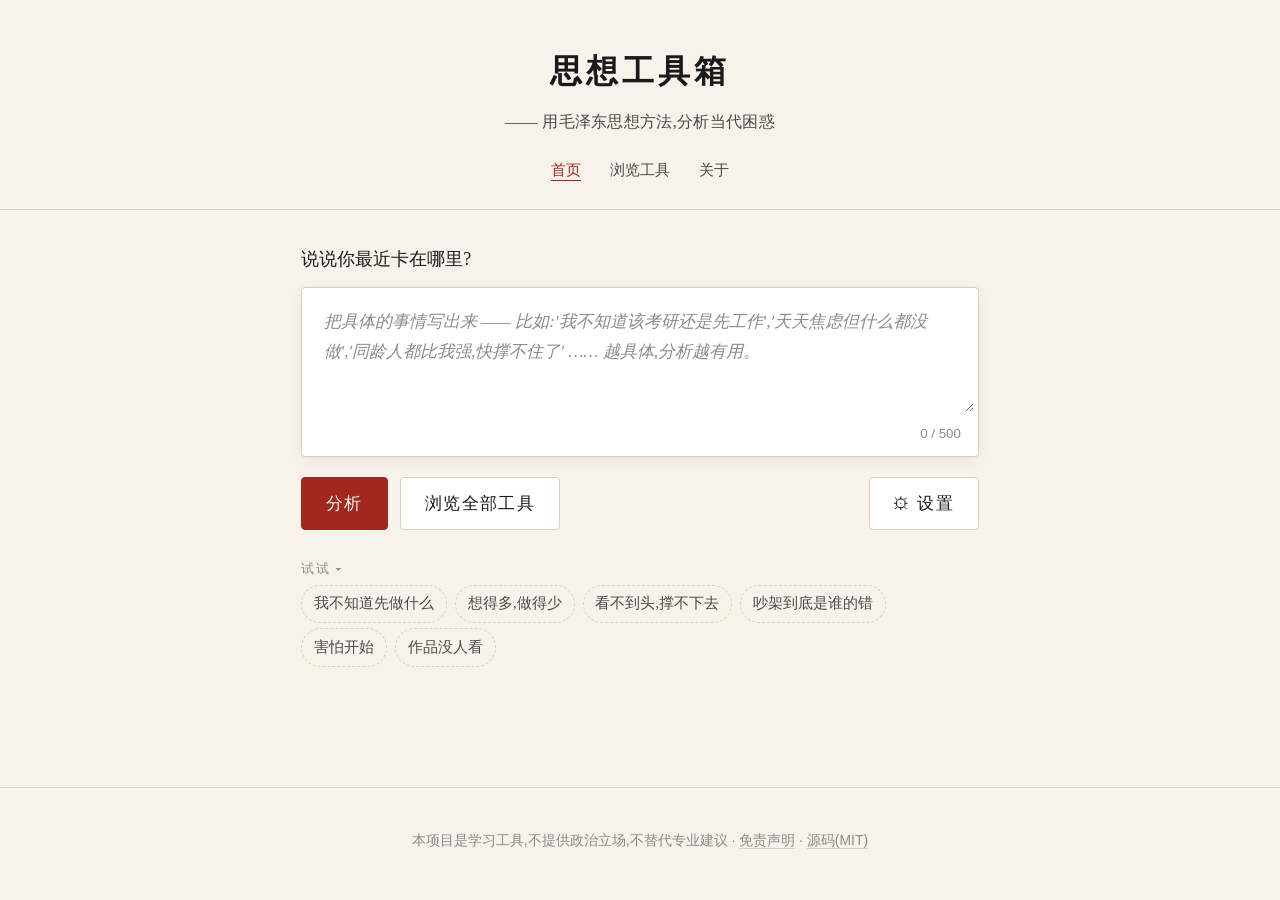
==== index.html @ 2cd4c043 "Step 1 complete: v3 skeleton + 47-article manifest seed" ====
<!doctype html>
<html lang="zh-CN">
<head>
  <meta charset="utf-8" />
  <meta name="viewport" content="width=device-width, initial-scale=1" />
  <title>思想工具箱 · 用毛泽东思想方法分析当代困惑</title>
  <meta name="description" content="把你的烦恼说给一套冷静的分析方法听 —— 矛盾论、实践论、实事求是的当代读法。" />
  <link rel="icon" type="image/svg+xml" href="assets/favicon.svg" />
  <link rel="stylesheet" href="styles.css" />
</head>
<body>
  <header class="site-header">
    <h1 class="site-title">思想工具箱</h1>
    <p class="site-subtitle">—— 用毛泽东思想方法,分析当代困惑</p>
    <nav class="site-nav">
      <a href="index.html" class="active">首页</a>
      <a href="browse.html">浏览工具</a>
      <a href="about.html">关于</a>
    </nav>
  </header>

  <main>
    <section id="input-section">
      <label for="user-input" class="prompt-label">说说你最近卡在哪里?</label>
      <div class="input-wrap">
        <textarea
          id="user-input"
          maxlength="500"
          placeholder="把具体的事情写出来 —— 比如:'我不知道该考研还是先工作','天天焦虑但什么都没做','同龄人都比我强,快撑不住了' …… 越具体,分析越有用。"
        ></textarea>
        <div class="char-counter"><span id="char-count">0</span> / 500</div>
      </div>

      <div class="button-row">
        <button id="analyze-btn" class="primary">分析</button>
        <a href="browse.html" class="btn">浏览全部工具</a>
        <button id="toggle-settings" class="btn" type="button" style="margin-left:auto">⚙ 设置</button>
      </div>

      <div class="examples">
        <div class="label">试试 ▾</div>
        <span class="example-chip" data-fill="我不知道该先做什么,事情一堆一堆的,每件都觉得重要">我不知道先做什么</span>
        <span class="example-chip" data-fill="天天焦虑但一直没有行动,想得多做得少,精神内耗">想得多,做得少</span>
        <span class="example-chip" data-fill="同龄人都比我强,感觉自己快撑不住了,看不到头">看不到头,撑不下去</span>
        <span class="example-chip" data-fill="最近和伴侣经常吵架,一点小事就争到底是谁错,关系很紧张">吵架到底是谁的错</span>
        <span class="example-chip" data-fill="我不太敢开始那件一直想做的事,总觉得自己做不到,怕失败">害怕开始</span>
        <span class="example-chip" data-fill="写了一年东西一直没人看,感觉是不是在闭门造车">作品没人看</span>
      </div>

      <div id="settings-panel" class="settings-panel hidden">
        <h3>AI 模式(可选)</h3>
        <p>默认关闭。启用后,会把你的输入发送给 Anthropic Claude 做个性化分析。<strong>API key 只存在浏览器本地,绝不上传到本站。</strong></p>
        <label class="ai-toggle">
          <input type="checkbox" id="ai-enabled" />
          启用 AI 个性化分析
        </label>
        <p style="margin-top:0.8rem">Anthropic API key(可选):</p>
        <input id="ai-apikey" type="password" placeholder="sk-ant-..." autocomplete="off" />
        <p style="font-size:0.8rem">
          Key 保存在 <code>localStorage</code> 中,仅发送至 <code>api.anthropic.com</code>。
          可随时清空。
          <button id="clear-key" class="btn" style="padding:0.25rem 0.7rem; font-size:0.8rem; margin-left:0.3rem">清空</button>
        </p>
      </div>
    </section>

    <section id="results" class="hidden" aria-live="polite"></section>
  </main>

  <footer class="site-footer">
    <p>
      本项目是学习工具,不提供政治立场,不替代专业建议 ·
      <a href="about.html">免责声明</a> ·
      <a href="https://github.com/">源码(MIT)</a>
    </p>
  </footer>

  <script src="js/matcher.js"></script>
  <script src="js/renderer.js"></script>
  <script src="js/ai-mode.js"></script>
  <script src="js/main.js"></script>
</body>
</html>
---- styles.css ----
/* ================================================================
   思想工具箱 · Thought Toolbox
   克制、书卷气、留白充足。米白 + 墨黑 + 朱红
================================================================ */

:root {
  --bg:            #f7f3ea;
  --bg-elevated:   #fbf8f0;
  --ink:           #1a1a1a;
  --ink-soft:      #4a4a4a;
  --ink-muted:     #8a8a8a;
  --rule:          #d9d2be;
  --rule-soft:     #e6dfc8;
  --accent:        #a0281e;
  --accent-soft:   #c14132;
  --card:          #ffffff;
  --shadow:        0 1px 2px rgba(26, 26, 26, 0.04), 0 4px 16px rgba(26, 26, 26, 0.05);
  --radius:        4px;
  --max-w:         720px;
  --font-serif:    "Noto Serif SC", "Source Han Serif SC", "Songti SC", "STSong", "SimSun", serif;
  --font-sans:     -apple-system, BlinkMacSystemFont, "PingFang SC", "Helvetica Neue", "Microsoft YaHei", sans-serif;
}

@media (prefers-color-scheme: dark) {
  :root {
    --bg:          #171513;
    --bg-elevated: #1e1c19;
    --ink:         #ebe4d2;
    --ink-soft:    #b8b1a0;
    --ink-muted:   #7a7567;
    --rule:        #2e2a23;
    --rule-soft:   #252219;
    --accent:      #d06b5f;
    --accent-soft: #b85447;
    --card:        #1e1c19;
    --shadow:      0 1px 2px rgba(0, 0, 0, 0.3), 0 4px 16px rgba(0, 0, 0, 0.2);
  }
}

* { box-sizing: border-box; }

html, body {
  margin: 0;
  padding: 0;
  background: var(--bg);
  color: var(--ink);
  font-family: var(--font-serif);
  font-size: 17px;
  line-height: 1.75;
  -webkit-font-smoothing: antialiased;
  -moz-osx-font-smoothing: grayscale;
  text-rendering: optimizeLegibility;
}

body {
  min-height: 100vh;
  display: flex;
  flex-direction: column;
}

/* ---- Layout ---- */

.site-header {
  padding: 2.5rem 1.25rem 1.5rem;
  text-align: center;
  border-bottom: 1px solid var(--rule);
}

.site-title {
  font-size: 1.9rem;
  font-weight: 600;
  letter-spacing: 0.12em;
  margin: 0 0 0.5rem 0;
}

.site-subtitle {
  font-size: 0.95rem;
  color: var(--ink-soft);
  margin: 0;
  font-family: var(--font-serif);
  letter-spacing: 0.02em;
}

.site-nav {
  margin-top: 1.25rem;
  font-size: 0.9rem;
}

.site-nav a {
  color: var(--ink-soft);
  text-decoration: none;
  margin: 0 0.75rem;
  border-bottom: 1px solid transparent;
  padding-bottom: 2px;
  transition: color 0.15s, border-color 0.15s;
}

.site-nav a:hover,
.site-nav a.active {
  color: var(--accent);
  border-bottom-color: var(--accent);
}

main {
  flex: 1 0 auto;
  max-width: var(--max-w);
  width: 100%;
  margin: 0 auto;
  padding: 2rem 1.25rem 4rem;
}

.site-footer {
  border-top: 1px solid var(--rule);
  padding: 1.5rem 1.25rem 2rem;
  text-align: center;
  font-size: 0.82rem;
  color: var(--ink-muted);
  font-family: var(--font-sans);
}

.site-footer a {
  color: var(--ink-muted);
  text-decoration: underline;
  text-decoration-color: var(--rule);
  text-underline-offset: 3px;
}

/* ---- Input form ---- */

.prompt-label {
  display: block;
  font-size: 1.05rem;
  color: var(--ink);
  margin-bottom: 0.65rem;
  font-weight: 500;
}

.input-wrap {
  background: var(--card);
  border: 1px solid var(--rule);
  border-radius: var(--radius);
  padding: 0.25rem;
  box-shadow: var(--shadow);
  transition: border-color 0.15s;
}

.input-wrap:focus-within {
  border-color: var(--accent);
}

textarea {
  width: 100%;
  border: none;
  background: transparent;
  color: var(--ink);
  font-family: var(--font-serif);
  font-size: 1rem;
  line-height: 1.75;
  padding: 0.9rem 1rem;
  resize: vertical;
  min-height: 120px;
  outline: none;
}

textarea::placeholder {
  color: var(--ink-muted);
  font-style: italic;
}

.char-counter {
  text-align: right;
  font-size: 0.78rem;
  color: var(--ink-muted);
  padding: 0 0.75rem 0.4rem;
  font-family: var(--font-sans);
}

.button-row {
  margin-top: 1.2rem;
  display: flex;
  gap: 0.75rem;
  flex-wrap: wrap;
}

button,
.btn {
  font-family: var(--font-serif);
  font-size: 0.98rem;
  letter-spacing: 0.08em;
  padding: 0.65rem 1.4rem;
  border-radius: var(--radius);
  cursor: pointer;
  border: 1px solid var(--rule);
  background: var(--card);
  color: var(--ink);
  text-decoration: none;
  display: inline-block;
  transition: all 0.15s;
}

button.primary,
.btn.primary {
  background: var(--accent);
  color: #fbf8f0;
  border-color: var(--accent);
}

button.primary:hover,
.btn.primary:hover {
  background: var(--accent-soft);
  border-color: var(--accent-soft);
}

button:hover,
.btn:hover {
  border-color: var(--accent);
  color: var(--accent);
}

button:disabled {
  opacity: 0.5;
  cursor: not-allowed;
}

/* ---- Examples ---- */

.examples {
  margin-top: 1.5rem;
  font-size: 0.88rem;
  color: var(--ink-muted);
  line-height: 2;
}

.examples .label {
  font-family: var(--font-sans);
  font-size: 0.78rem;
  letter-spacing: 0.1em;
  text-transform: uppercase;
  color: var(--ink-muted);
}

.example-chip {
  display: inline-block;
  margin: 0.15rem 0.25rem 0.15rem 0;
  padding: 0.2rem 0.7rem;
  border: 1px dashed var(--rule);
  border-radius: 999px;
  cursor: pointer;
  color: var(--ink-soft);
  transition: all 0.15s;
  font-size: 0.87rem;
}

.example-chip:hover {
  border-color: var(--accent);
  color: var(--accent);
  border-style: solid;
}

/* ---- Results ---- */

#results {
  margin-top: 3rem;
}

.results-header {
  font-size: 0.78rem;
  letter-spacing: 0.2em;
  text-transform: uppercase;
  color: var(--ink-muted);
  font-family: var(--font-sans);
  margin-bottom: 1rem;
  border-bottom: 1px solid var(--rule);
  padding-bottom: 0.5rem;
}

.result-card {
  background: var(--card);
  border: 1px solid var(--rule);
  border-radius: var(--radius);
  padding: 1.75rem 1.5rem;
  margin-bottom: 1.5rem;
  box-shadow: var(--shadow);
}

.result-card .card-title {
  font-size: 1.5rem;
  font-weight: 600;
  margin: 0 0 0.35rem 0;
  color: var(--ink);
  letter-spacing: 0.04em;
}

.result-card .card-source {
  font-size: 0.88rem;
  color: var(--ink-muted);
  margin-bottom: 1.25rem;
  font-style: italic;
}

.section {
  margin: 1.4rem 0;
}

.section-label {
  font-size: 0.78rem;
  font-family: var(--font-sans);
  letter-spacing: 0.2em;
  text-transform: uppercase;
  color: var(--accent);
  margin-bottom: 0.55rem;
  display: flex;
  align-items: center;
  gap: 0.5rem;
}

.section-label::before {
  content: "▎";
  color: var(--accent);
  font-size: 1rem;
}

.one-liner {
  font-size: 1.08rem;
  color: var(--ink);
  line-height: 1.8;
}

/* Quote block: left accent rule, serif, slightly larger */
.excerpt {
  border-left: 3px solid var(--accent);
  padding: 0.25rem 0 0.25rem 1.25rem;
  margin: 0.5rem 0 1rem;
  font-size: 1.08rem;
  line-height: 1.85;
  color: var(--ink);
}

.excerpt-cite {
  display: block;
  font-size: 0.85rem;
  color: var(--ink-muted);
  margin-top: 0.4rem;
  font-style: italic;
}

.excerpt-cite a {
  color: var(--accent);
  text-decoration: none;
  border-bottom: 1px dotted var(--accent);
}

.excerpt-cite a:hover {
  color: var(--accent-soft);
}

.story-title {
  font-weight: 600;
  color: var(--ink);
  margin-bottom: 0.3rem;
}

.story-body {
  color: var(--ink-soft);
  line-height: 1.85;
}

.action-list {
  list-style: none;
  padding: 0;
  margin: 0.5rem 0;
}

.action-list li {
  display: flex;
  align-items: flex-start;
  gap: 0.6rem;
  padding: 0.45rem 0;
  line-height: 1.7;
  border-bottom: 1px dashed var(--rule-soft);
}

.action-list li:last-child {
  border-bottom: none;
}

.action-list input[type="checkbox"] {
  flex-shrink: 0;
  margin-top: 0.55rem;
  accent-color: var(--accent);
  cursor: pointer;
  width: 1rem;
  height: 1rem;
}

.action-list label {
  cursor: pointer;
  flex: 1;
}

.action-list input:checked + label {
  color: var(--ink-muted);
  text-decoration: line-through;
  text-decoration-color: var(--ink-muted);
}

.reading-list {
  padding-left: 1.2rem;
  margin: 0.4rem 0;
  color: var(--ink-soft);
}

.reading-list li {
  padding: 0.15rem 0;
}

.reading-list a {
  color: var(--accent);
  text-decoration: none;
  border-bottom: 1px dotted var(--accent);
}

.reading-list a:hover { color: var(--accent-soft); }

.caveat {
  margin-top: 1rem;
  padding: 0.9rem 1.1rem;
  background: var(--bg-elevated);
  border: 1px solid var(--rule-soft);
  border-radius: var(--radius);
  font-size: 0.94rem;
  color: var(--ink-soft);
  line-height: 1.7;
}

/* ---- Fallback / empty states ---- */

.empty-state {
  text-align: center;
  padding: 3rem 1rem;
  color: var(--ink-muted);
}

.empty-state .big {
  font-size: 1.15rem;
  color: var(--ink-soft);
  margin-bottom: 0.75rem;
}

/* ---- Browse page ---- */

.browse-grid {
  display: grid;
  grid-template-columns: 1fr;
  gap: 1rem;
  margin-top: 1.5rem;
}

@media (min-width: 640px) {
  .browse-grid { grid-template-columns: 1fr 1fr; }
}

.browse-card {
  display: block;
  background: var(--card);
  border: 1px solid var(--rule);
  border-radius: var(--radius);
  padding: 1.25rem 1.2rem;
  text-decoration: none;
  color: var(--ink);
  transition: border-color 0.15s, transform 0.15s;
}

.browse-card:hover {
  border-color: var(--accent);
  transform: translateY(-1px);
}

.browse-card h3 {
  margin: 0 0 0.3rem 0;
  font-size: 1.18rem;
  color: var(--ink);
}

.browse-card .src {
  font-size: 0.82rem;
  color: var(--ink-muted);
  font-style: italic;
  margin-bottom: 0.6rem;
}

.browse-card .tags {
  margin-top: 0.6rem;
}

.browse-card .tag {
  display: inline-block;
  font-size: 0.74rem;
  padding: 0.1rem 0.55rem;
  margin: 0.15rem 0.2rem 0 0;
  border-radius: 999px;
  background: var(--bg-elevated);
  color: var(--ink-soft);
  font-family: var(--font-sans);
}

/* ---- About page ---- */

.prose h2 {
  font-size: 1.35rem;
  margin-top: 2rem;
  color: var(--ink);
  border-bottom: 1px solid var(--rule);
  padding-bottom: 0.35rem;
}

.prose p { color: var(--ink); line-height: 1.9; }

.prose .disclaimer {
  padding: 1.2rem 1.4rem;
  background: var(--bg-elevated);
  border-left: 3px solid var(--accent);
  border-radius: var(--radius);
  margin: 1.5rem 0;
  color: var(--ink-soft);
}

/* ---- Settings (AI mode) ---- */

.settings-panel {
  margin-top: 2rem;
  padding: 1.25rem;
  border: 1px dashed var(--rule);
  border-radius: var(--radius);
}

.settings-panel h3 {
  margin: 0 0 0.5rem 0;
  font-size: 1rem;
  color: var(--ink);
}

.settings-panel p {
  font-size: 0.9rem;
  color: var(--ink-soft);
  margin: 0.4rem 0;
}

.settings-panel input[type="password"] {
  width: 100%;
  padding: 0.55rem 0.75rem;
  border: 1px solid var(--rule);
  border-radius: var(--radius);
  font-family: var(--font-sans);
  font-size: 0.88rem;
  background: var(--card);
  color: var(--ink);
  margin: 0.4rem 0 0.8rem;
}

.settings-panel input[type="password"]:focus {
  outline: none;
  border-color: var(--accent);
}

.ai-toggle {
  display: flex;
  align-items: center;
  gap: 0.5rem;
  font-family: var(--font-sans);
  font-size: 0.88rem;
  color: var(--ink-soft);
  cursor: pointer;
}

/* ---- Utility ---- */

.hidden { display: none !important; }

.loading {
  text-align: center;
  padding: 2rem;
  color: var(--ink-muted);
  font-style: italic;
}

/* ---- Mobile tweaks ---- */

@media (max-width: 480px) {
  html, body { font-size: 16px; }
  .site-title { font-size: 1.55rem; }
  main { padding: 1.25rem 0.9rem 3rem; }
  .result-card { padding: 1.25rem 1.1rem; }
  .result-card .card-title { font-size: 1.3rem; }
  .excerpt { padding-left: 1rem; }
  .site-nav a { margin: 0 0.4rem; }
}
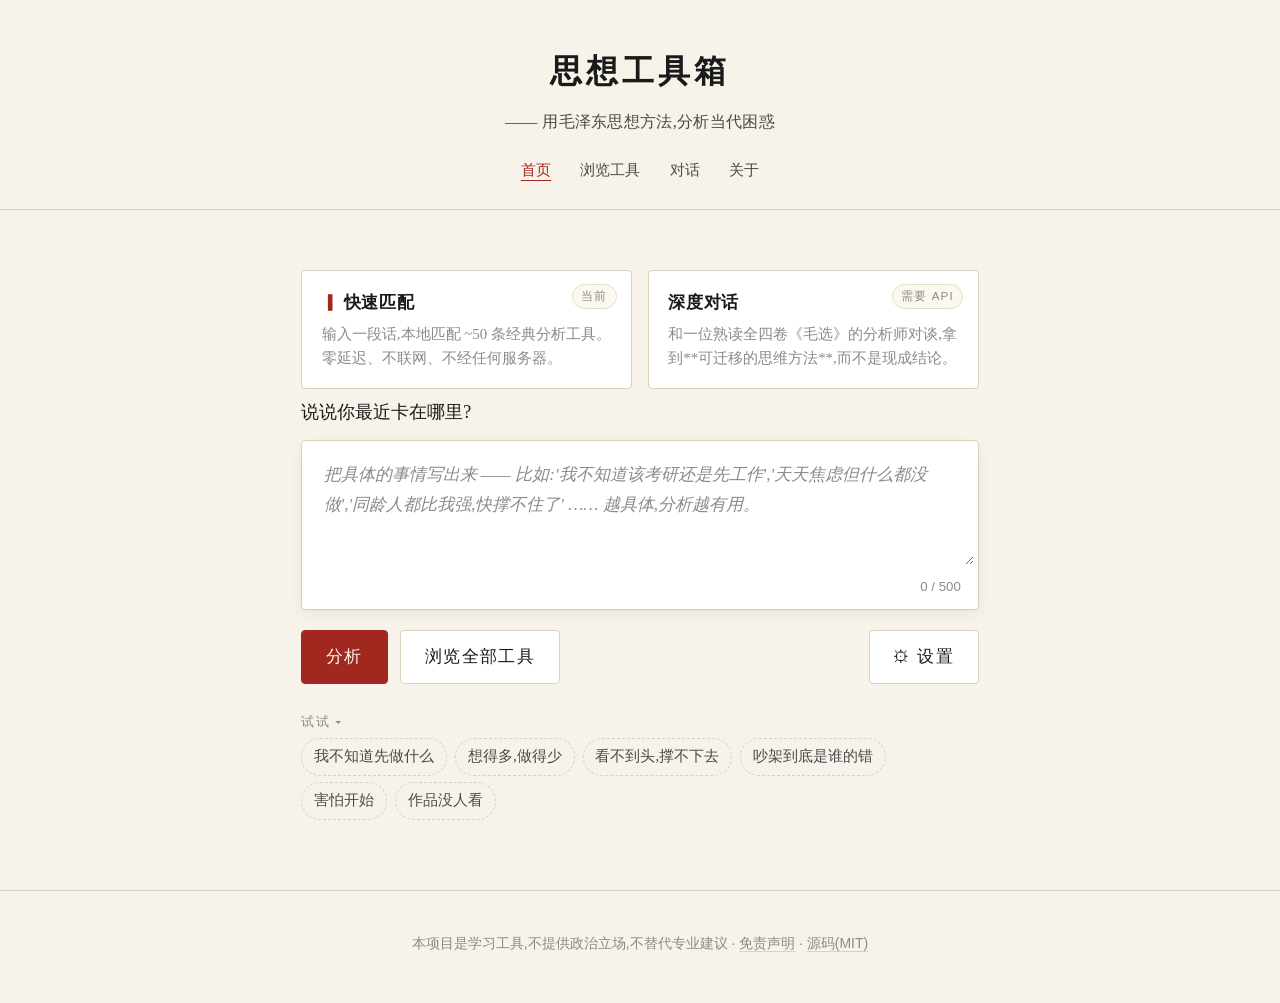
==== commit efb44643: "Step 6: chat.html frontend (SSE streaming, citation popovers, article modal) New page chat.html at s" ====
--- a/index.html
+++ b/index.html
@@ -15,11 +15,25 @@
     <nav class="site-nav">
       <a href="index.html" class="active">首页</a>
       <a href="browse.html">浏览工具</a>
+      <a href="chat.html">对话</a>
       <a href="about.html">关于</a>
     </nav>
   </header>
 
   <main>
+    <section id="mode-picker" class="entry-modes" aria-label="选择模式">
+      <a href="#input-section" class="entry-mode active-mode" aria-current="page">
+        <span class="em-badge">当前</span>
+        <p class="em-title">快速匹配</p>
+        <p class="em-desc">输入一段话,本地匹配 ~50 条经典分析工具。零延迟、不联网、不经任何服务器。</p>
+      </a>
+      <a href="chat.html" class="entry-mode">
+        <span class="em-badge">需要 API</span>
+        <p class="em-title">深度对话</p>
+        <p class="em-desc">和一位熟读全四卷《毛选》的分析师对谈,拿到**可迁移的思维方法**,而不是现成结论。</p>
+      </a>
+    </section>
+
     <section id="input-section">
       <label for="user-input" class="prompt-label">说说你最近卡在哪里?</label>
       <div class="input-wrap">
--- a/styles.css
+++ b/styles.css
@@ -595,3 +595,456 @@
   .excerpt { padding-left: 1rem; }
   .site-nav a { margin: 0 0.4rem; }
 }
+
+/* =================================================================
+   Chat mode (chat.html) — conversational UI, streaming, citations
+================================================================= */
+
+.chat-body {
+  /* Reserve space for sticky input dock so last message is not hidden */
+  --chat-input-dock-h: 140px;
+}
+
+.chat-header { padding: 2rem 1.25rem 1.25rem; }
+.chat-footer { padding: 1rem 1.25rem 1.25rem; }
+
+.chat-main {
+  max-width: var(--max-w);
+  width: 100%;
+  margin: 0 auto;
+  padding: 1.5rem 1.25rem 0;
+  padding-bottom: var(--chat-input-dock-h);
+}
+
+.chat-stream {
+  display: flex;
+  flex-direction: column;
+  gap: 2rem;
+}
+
+/* Welcome / empty state */
+.chat-welcome {
+  padding: 2rem 0 1rem;
+  text-align: left;
+  color: var(--ink-soft);
+}
+.chat-welcome .big {
+  font-size: 1.25rem;
+  color: var(--ink);
+  font-weight: 500;
+  margin: 0 0 0.6rem;
+  letter-spacing: 0.03em;
+}
+.chat-welcome p { margin: 0 0 0.8rem; line-height: 1.85; }
+.chat-welcome-note {
+  font-size: 0.92rem;
+  color: var(--ink-muted);
+  padding: 0.65rem 0.9rem;
+  border-left: 3px solid var(--rule);
+  background: var(--bg-elevated);
+  border-radius: 0 var(--radius) var(--radius) 0;
+}
+.chat-examples {
+  margin-top: 1.25rem;
+  line-height: 2;
+}
+
+/* Message turns */
+.chat-turn { display: flex; flex-direction: column; gap: 0.35rem; }
+.chat-role {
+  font-family: var(--font-sans);
+  font-size: 0.72rem;
+  letter-spacing: 0.22em;
+  text-transform: uppercase;
+  color: var(--ink-muted);
+}
+.chat-turn-user .chat-role { color: var(--ink-soft); }
+.chat-turn-assistant .chat-role { color: var(--accent); }
+
+.chat-body-user {
+  font-size: 1.05rem;
+  line-height: 1.8;
+  padding: 0.9rem 1.2rem;
+  background: var(--card);
+  border: 1px solid var(--rule);
+  border-radius: var(--radius);
+  white-space: pre-wrap;
+  word-break: break-word;
+}
+
+.chat-body-assistant {
+  font-size: 1rem;
+  line-height: 1.85;
+  color: var(--ink);
+  white-space: pre-wrap;
+  word-break: break-word;
+}
+.chat-body-assistant p { margin: 0.8rem 0; }
+.chat-body-assistant h2,
+.chat-body-assistant h3,
+.chat-body-assistant h4 {
+  margin: 1.4rem 0 0.5rem;
+  font-weight: 600;
+  letter-spacing: 0.03em;
+  color: var(--ink);
+}
+.chat-body-assistant h2 { font-size: 1.2rem; }
+.chat-body-assistant h3 { font-size: 1.08rem; }
+.chat-body-assistant h4 { font-size: 1rem; color: var(--ink-soft); }
+.chat-body-assistant blockquote {
+  margin: 0.7rem 0;
+  padding: 0.15rem 0 0.15rem 1.1rem;
+  border-left: 3px solid var(--accent);
+  color: var(--ink);
+  font-size: 0.98rem;
+}
+.chat-body-assistant blockquote p { margin: 0.35rem 0; }
+.chat-body-assistant hr {
+  border: none;
+  border-top: 1px solid var(--rule);
+  margin: 1.4rem 0;
+}
+.chat-body-assistant ul,
+.chat-body-assistant ol {
+  padding-left: 1.4rem;
+  margin: 0.6rem 0;
+}
+.chat-body-assistant li { margin: 0.2rem 0; line-height: 1.75; }
+.chat-body-assistant table {
+  border-collapse: collapse;
+  margin: 0.8rem 0;
+  width: 100%;
+  font-size: 0.95rem;
+}
+.chat-body-assistant th,
+.chat-body-assistant td {
+  padding: 0.45rem 0.75rem;
+  border: 1px solid var(--rule-soft);
+  text-align: left;
+  vertical-align: top;
+}
+.chat-body-assistant th {
+  background: var(--bg-elevated);
+  font-weight: 600;
+  font-family: var(--font-sans);
+  font-size: 0.85rem;
+  letter-spacing: 0.05em;
+}
+.chat-body-assistant strong { font-weight: 600; color: var(--ink); }
+.chat-body-assistant a {
+  color: var(--accent);
+  text-decoration: none;
+  border-bottom: 1px dotted var(--accent);
+}
+.chat-body-assistant a:hover { color: var(--accent-soft); }
+
+/* Streaming cursor */
+.chat-cursor {
+  display: inline-block;
+  width: 0.55em;
+  height: 1.1em;
+  background: var(--accent);
+  margin-left: 1px;
+  vertical-align: text-bottom;
+  animation: chat-cursor-blink 1s steps(2, end) infinite;
+  opacity: 0.8;
+}
+@keyframes chat-cursor-blink { 50% { opacity: 0; } }
+
+/* Retrieved-articles row */
+.chat-sources {
+  display: flex;
+  flex-wrap: wrap;
+  gap: 0.4rem;
+  align-items: baseline;
+  font-size: 0.85rem;
+  padding: 0.2rem 0 0.1rem;
+  color: var(--ink-muted);
+  font-family: var(--font-sans);
+}
+.chat-sources-label {
+  font-size: 0.72rem;
+  letter-spacing: 0.18em;
+  text-transform: uppercase;
+  color: var(--ink-muted);
+}
+.chat-source-chip {
+  font-family: var(--font-serif);
+  font-size: 0.88rem;
+  letter-spacing: 0.01em;
+  padding: 0.1rem 0.6rem;
+  border: 1px solid var(--rule);
+  border-radius: 999px;
+  background: var(--bg-elevated);
+  color: var(--ink-soft);
+  cursor: pointer;
+  transition: all 0.15s;
+}
+.chat-source-chip:hover {
+  border-color: var(--accent);
+  color: var(--accent);
+}
+
+/* Inline citations — 《文章名》 */
+.chat-body-assistant .cite {
+  /* plain fallback when not matched to retrieved set */
+}
+.chat-body-assistant .cite-plain { color: var(--ink); }
+.chat-body-assistant .cite-active {
+  color: var(--accent);
+  cursor: pointer;
+  border-bottom: 1px dotted var(--accent);
+  transition: color 0.15s, border-color 0.15s;
+}
+.chat-body-assistant .cite-active:hover {
+  color: var(--accent-soft);
+  border-bottom-color: var(--accent-soft);
+}
+
+/* Citation popover */
+.citation-popover {
+  position: absolute;
+  z-index: 40;
+  max-width: min(420px, calc(100vw - 32px));
+  background: var(--card);
+  border: 1px solid var(--rule);
+  border-radius: var(--radius);
+  box-shadow: var(--shadow);
+  padding: 0.9rem 1rem;
+  font-size: 0.92rem;
+  line-height: 1.7;
+}
+.citation-passage { margin-bottom: 0.75rem; }
+.citation-passage:last-child { margin-bottom: 0; }
+.citation-section {
+  font-family: var(--font-sans);
+  font-size: 0.72rem;
+  letter-spacing: 0.1em;
+  text-transform: uppercase;
+  color: var(--accent);
+  margin-bottom: 0.3rem;
+}
+.citation-text { color: var(--ink-soft); font-size: 0.92rem; line-height: 1.75; }
+.citation-popover-link {
+  display: inline-block;
+  margin-top: 0.4rem;
+  font-size: 0.85rem;
+  color: var(--accent);
+  text-decoration: none;
+  border-bottom: 1px dotted var(--accent);
+  font-family: var(--font-serif);
+}
+.citation-popover-link:hover { color: var(--accent-soft); }
+
+/* Sticky input dock */
+.chat-input-dock {
+  position: fixed;
+  bottom: 0;
+  left: 0;
+  right: 0;
+  background: linear-gradient(to bottom, rgba(247, 243, 234, 0), var(--bg) 30%);
+  padding: 1.5rem 1.25rem 1.25rem;
+  z-index: 20;
+}
+.chat-input-wrap {
+  max-width: var(--max-w);
+  margin: 0 auto;
+  background: var(--card);
+  border: 1px solid var(--rule);
+  border-radius: var(--radius);
+  padding: 0.35rem 0.5rem 0.5rem;
+  box-shadow: var(--shadow);
+  transition: border-color 0.15s;
+}
+.chat-input-wrap:focus-within { border-color: var(--accent); }
+.chat-input-wrap textarea {
+  width: 100%;
+  border: none;
+  background: transparent;
+  color: var(--ink);
+  font-family: var(--font-serif);
+  font-size: 1rem;
+  line-height: 1.6;
+  padding: 0.55rem 0.65rem 0.35rem;
+  resize: none;
+  outline: none;
+  min-height: 2.8rem;
+  max-height: 12rem;
+}
+.chat-input-wrap textarea::placeholder {
+  color: var(--ink-muted);
+  font-style: italic;
+}
+.chat-input-actions {
+  display: flex;
+  align-items: center;
+  justify-content: space-between;
+  padding: 0 0.2rem;
+}
+.chat-hint {
+  font-family: var(--font-sans);
+  font-size: 0.76rem;
+  color: var(--ink-muted);
+  letter-spacing: 0.04em;
+}
+
+/* Article modal */
+.article-modal {
+  position: fixed;
+  inset: 0;
+  background: rgba(26, 26, 26, 0.45);
+  display: flex;
+  align-items: center;
+  justify-content: center;
+  z-index: 50;
+  padding: 1.5rem 1rem;
+}
+.article-modal-card {
+  position: relative;
+  background: var(--card);
+  max-width: 760px;
+  width: 100%;
+  max-height: 90vh;
+  border-radius: var(--radius);
+  box-shadow: var(--shadow);
+  display: flex;
+  flex-direction: column;
+}
+.article-modal-close {
+  position: absolute;
+  top: 0.5rem;
+  right: 0.5rem;
+  font-size: 1rem;
+  padding: 0.2rem 0.6rem;
+  border: 1px solid transparent;
+  background: transparent;
+  color: var(--ink-muted);
+  border-radius: var(--radius);
+  z-index: 2;
+  letter-spacing: 0;
+}
+.article-modal-close:hover {
+  color: var(--accent);
+  border-color: var(--rule);
+}
+.article-modal-content {
+  overflow-y: auto;
+  padding: 2rem 2rem 2.5rem;
+  font-size: 1rem;
+  line-height: 1.85;
+  color: var(--ink);
+}
+.article-modal-content h1.article-title {
+  font-size: 1.6rem;
+  margin: 0 0 0.3rem;
+  letter-spacing: 0.04em;
+}
+.article-modal-content p.article-meta {
+  color: var(--ink-muted);
+  font-style: italic;
+  margin: 0 0 1.25rem;
+  font-size: 0.9rem;
+  border-bottom: 1px solid var(--rule);
+  padding-bottom: 0.8rem;
+}
+.article-modal-content p { margin: 0.8rem 0; }
+.article-modal-content h2,
+.article-modal-content h3,
+.article-modal-content h4 {
+  margin: 1.5rem 0 0.5rem;
+  font-weight: 600;
+}
+.article-modal-content h2 { font-size: 1.25rem; }
+.article-modal-content h3 { font-size: 1.1rem; }
+.article-modal-content h4 { font-size: 1rem; color: var(--ink-soft); }
+.article-modal-content blockquote {
+  margin: 0.8rem 0;
+  padding: 0.25rem 0 0.25rem 1.1rem;
+  border-left: 3px solid var(--accent);
+  color: var(--ink-soft);
+  font-size: 0.96rem;
+}
+.article-modal-content hr {
+  border: none;
+  border-top: 1px solid var(--rule);
+  margin: 1.6rem 0;
+}
+.article-modal-content a {
+  color: var(--accent);
+  text-decoration: none;
+  border-bottom: 1px dotted var(--accent);
+}
+
+body.modal-open { overflow: hidden; }
+
+/* Dual-entry card on index (added by Step 6 modification) */
+.entry-modes {
+  display: grid;
+  grid-template-columns: 1fr;
+  gap: 0.9rem;
+  margin: 1.5rem 0 0.5rem;
+}
+@media (min-width: 640px) {
+  .entry-modes { grid-template-columns: 1fr 1fr; }
+}
+.entry-mode {
+  display: block;
+  background: var(--card);
+  border: 1px solid var(--rule);
+  border-radius: var(--radius);
+  padding: 1rem 1.15rem;
+  text-decoration: none;
+  color: var(--ink);
+  transition: border-color 0.15s, transform 0.15s;
+  position: relative;
+}
+.entry-mode:hover {
+  border-color: var(--accent);
+  transform: translateY(-1px);
+}
+.entry-mode .em-title {
+  font-size: 1.02rem;
+  font-weight: 600;
+  letter-spacing: 0.04em;
+  margin: 0 0 0.2rem;
+  color: var(--ink);
+}
+.entry-mode .em-desc {
+  font-size: 0.88rem;
+  color: var(--ink-muted);
+  margin: 0;
+  line-height: 1.65;
+}
+.entry-mode .em-badge {
+  position: absolute;
+  top: 0.75rem;
+  right: 0.85rem;
+  font-family: var(--font-sans);
+  font-size: 0.68rem;
+  letter-spacing: 0.1em;
+  text-transform: uppercase;
+  padding: 0.1rem 0.5rem;
+  border-radius: 999px;
+  background: var(--bg-elevated);
+  color: var(--ink-muted);
+  border: 1px solid var(--rule-soft);
+}
+.entry-mode.active-mode .em-title::before {
+  content: "▎";
+  color: var(--accent);
+  margin-right: 0.25rem;
+}
+
+/* Chat mobile tweaks */
+@media (max-width: 480px) {
+  .chat-body { --chat-input-dock-h: 120px; }
+  .chat-main { padding: 1rem 0.9rem 0; padding-bottom: var(--chat-input-dock-h); }
+  .chat-stream { gap: 1.5rem; }
+  .chat-input-dock { padding: 1rem 0.9rem 0.8rem; }
+  .chat-body-user, .chat-body-assistant { font-size: 0.98rem; }
+  .chat-body-assistant h2 { font-size: 1.1rem; }
+  .chat-body-assistant h3 { font-size: 1rem; }
+  .article-modal-content { padding: 1.5rem 1.25rem 2rem; }
+  .article-modal-content h1.article-title { font-size: 1.35rem; }
+  .citation-popover { font-size: 0.88rem; padding: 0.75rem 0.85rem; }
+}
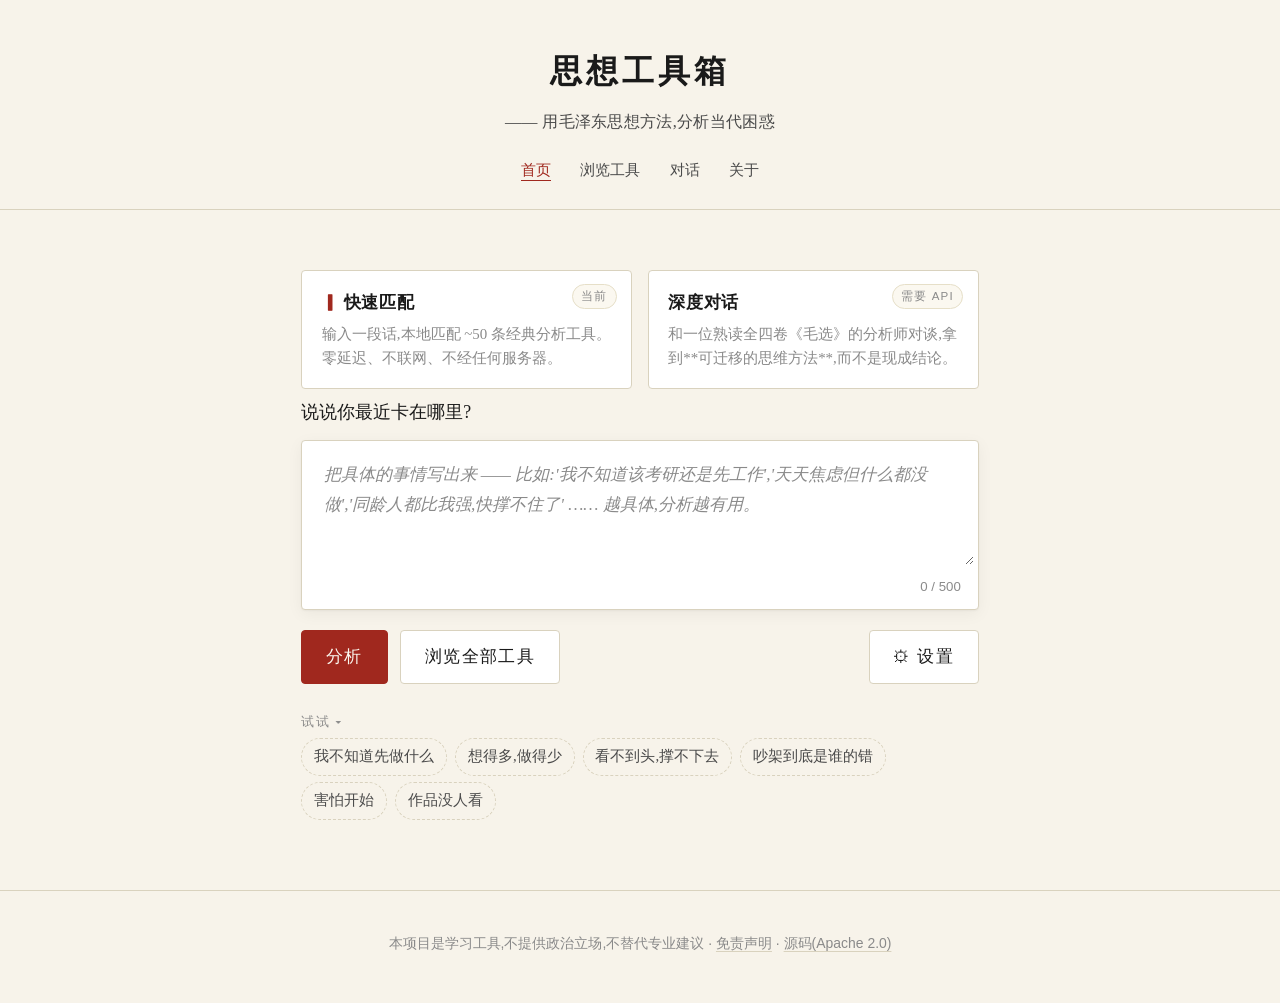
==== commit a9d4db61: "chore: switch license MIT → Apache 2.0, add NOTICE and provenance Apache 2.0 gives the project expli" ====
--- a/index.html
+++ b/index.html
@@ -85,7 +85,7 @@
     <p>
       本项目是学习工具,不提供政治立场,不替代专业建议 ·
       <a href="about.html">免责声明</a> ·
-      <a href="https://github.com/">源码(MIT)</a>
+      <a href="https://github.com/Shawniel7/maoxuan-toolbox">源码(Apache 2.0)</a>
     </p>
   </footer>
 
